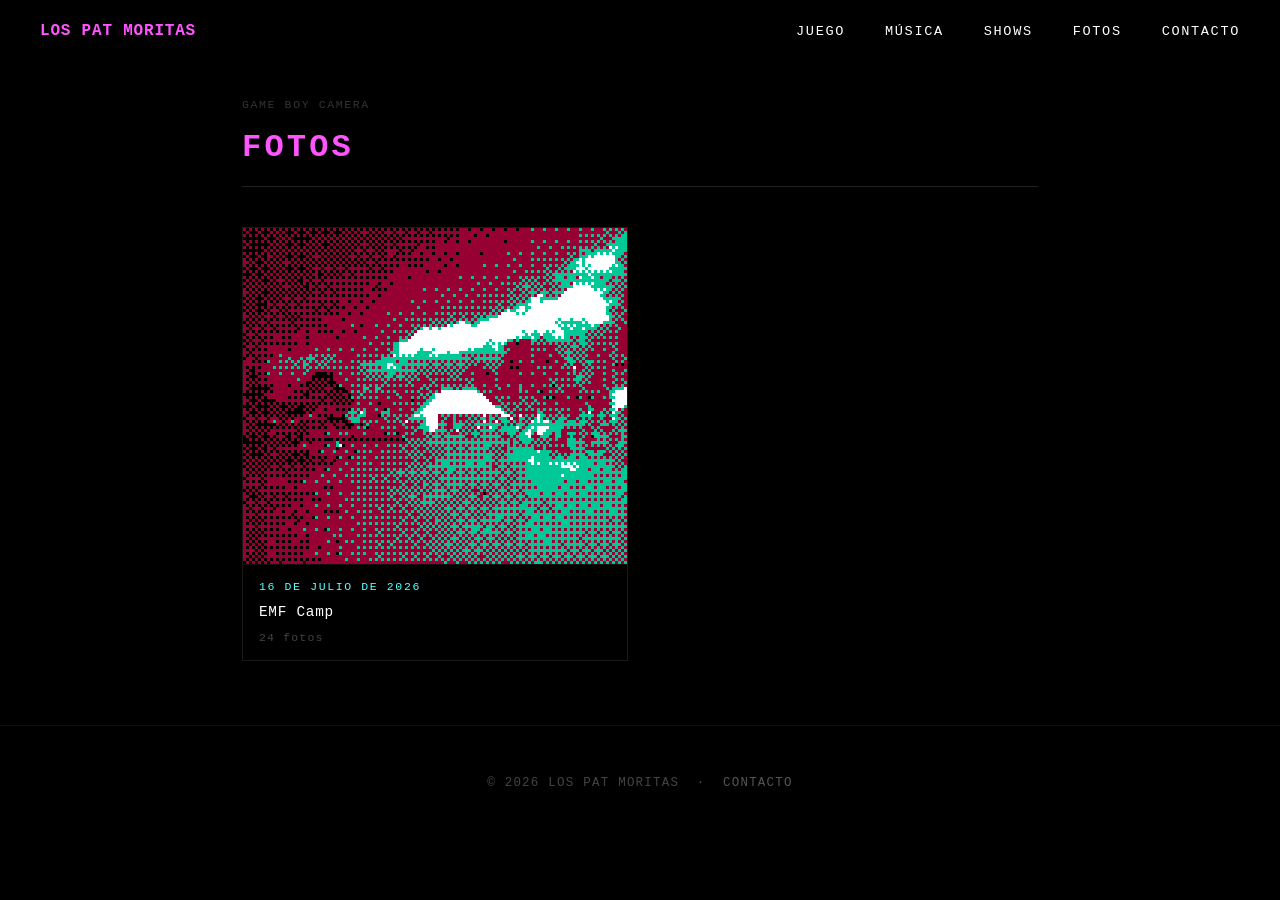
==== gbcamera/index.html @ fa5c4265 "Add GB Camera photo gallery — EMF Camp 2026" ====
<!DOCTYPE html>
<html lang="es">
<head>
  <meta charset="UTF-8">
  <meta name="viewport" content="width=device-width, initial-scale=1.0">
  <title>Fotos — Los Pat Moritas</title>
  <link rel="stylesheet" href="../css/style.css?v=2">
  <style>
    .gb-label { font-size:.72rem; color:#333; letter-spacing:.14em;
                 text-transform:uppercase; margin-bottom:.5rem; }
    .albums { display:grid;
               grid-template-columns:repeat(auto-fill,minmax(260px,1fr));
               gap:1.5rem; margin-top:2rem; }
    .album-card { display:block; text-decoration:none;
                   border:1px solid #1a1a1a; transition:border-color .2s; }
    .album-card:hover { border-color:var(--cyan); }
    .album-card img { width:100%; aspect-ratio:128/112; object-fit:cover;
                       display:block; image-rendering:pixelated; }
    .album-info { padding:.8rem 1rem; border-top:1px solid #111; }
    .album-date { font-size:.72rem; color:var(--cyan); letter-spacing:.14em;
                   text-transform:uppercase; margin-bottom:.3rem; }
    .album-title { font-size:.9rem; color:var(--white); letter-spacing:.05em; }
    .album-count { font-size:.72rem; color:#444; margin-top:.3rem;
                    letter-spacing:.1em; }
  </style>
</head>
<body>

  <nav>
    <a class="logo" href="../index.html">Los Pat Moritas</a>
    <ul>
      <li><a href="../juego.html">Juego</a></li>
      <li><a href="../musica.html">Música</a></li>
      <li><a href="../shows.html">Shows</a></li>
      <li><a href="../gbcamera/index.html">Fotos</a></li>
      <li><a href="../contacto.html">Contacto</a></li>
    </ul>
  </nav>

  <section class="page-section">
    <p class="gb-label">Game Boy Camera</p>
    <h2>Fotos</h2>
    <div class="albums">
      <a class="album-card" href="260716-emf-camp/index.html">
        <img src="260716-emf-camp/IMG_PC01.png" alt="EMF Camp">
        <div class="album-info">
          <p class="album-date">16 de julio de 2026</p>
          <p class="album-title">EMF Camp</p>
          <p class="album-count">24 fotos</p>
        </div>
      </a>
    </div>
  </section>

  <footer>
    <p>© 2026 Los Pat Moritas &nbsp;·&nbsp; <a href="../contacto.html">Contacto</a></p>
  </footer>

</body>
</html>
---- css/style.css ----
:root {
  --black:   #000000;
  --cyan:    #55FFFF;
  --magenta: #FF55FF;
  --white:   #FFFFFF;
}

*, *::before, *::after { box-sizing: border-box; margin: 0; padding: 0; }

html { scroll-behavior: smooth; }

body {
  background: var(--black);
  color: var(--white);
  font-family: 'Courier New', Courier, monospace;
  font-size: 16px;
  line-height: 1.6;
}

/* ── NAV ── */
nav {
  position: fixed;
  top: 0;
  left: 0;
  right: 0;
  z-index: 100;
  display: flex;
  justify-content: space-between;
  align-items: center;
  padding: 1.2rem 2.5rem;
  background: rgba(0,0,0,0.75);
  backdrop-filter: blur(6px);
}

nav .logo {
  font-size: 1rem;
  font-weight: bold;
  color: var(--magenta);
  text-decoration: none;
  letter-spacing: 0.05em;
  text-transform: uppercase;
}

nav ul {
  list-style: none;
  display: flex;
  gap: 2.5rem;
}

nav ul a {
  color: var(--white);
  text-decoration: none;
  font-size: 0.85rem;
  letter-spacing: 0.12em;
  text-transform: uppercase;
  transition: color 0.2s;
}

nav ul a:hover { color: var(--cyan); }

.lang-btn {
  background: none;
  border: 1px solid #444;
  color: #666;
  font-family: inherit;
  font-size: 0.78rem;
  letter-spacing: 0.12em;
  padding: 0.25rem 0.6rem;
  cursor: pointer;
  transition: border-color 0.2s, color 0.2s;
}

.lang-btn:hover {
  border-color: var(--cyan);
  color: var(--cyan);
}

.screenshots-title {
  font-size: 0.8rem;
  text-transform: uppercase;
  letter-spacing: 0.14em;
  color: #444;
  margin: 3rem 0 1rem;
}

/* ── HERO ── */
.hero {
  position: relative;
  width: 100%;
  height: 100vh;
  display: flex;
  align-items: flex-end;
  justify-content: flex-start;
  overflow: hidden;
  cursor: pointer;
  text-decoration: none;
}

.hero img {
  position: absolute;
  inset: 0;
  width: 100%;
  height: 100%;
  object-fit: cover;
  object-position: 10% center;
  display: block;
}

.hero-overlay {
  position: absolute;
  inset: 0;
  background: linear-gradient(to top, rgba(0,0,0,0.72) 0%, rgba(0,0,0,0.1) 55%, transparent 100%);
}

.hero-text {
  position: relative;
  z-index: 2;
  padding: 3rem 2.5rem;
}

.hero-text h1 {
  font-family: 'Fredoka One', cursive;
  font-size: clamp(2rem, 5vw, 4rem);
  font-weight: bold;
  color: var(--white);
  letter-spacing: 0.04em;
  text-transform: uppercase;
  line-height: 1.1;
  text-shadow: -3px -3px 0 #000, 3px -3px 0 #000, -3px 3px 0 #000, 3px 3px 0 #000, 0 -3px 0 #000, 0 3px 0 #000, -3px 0 0 #000, 3px 0 0 #000;
}

.hero-text p {
  margin-top: 0.5rem;
  font-size: 0.9rem;
  color: var(--cyan);
  letter-spacing: 0.18em;
  text-transform: uppercase;
  text-shadow: -1px -1px 0 #000, 1px -1px 0 #000, -1px 1px 0 #000, 1px 1px 0 #000;
}

.hero-cta {
  display: inline-block;
  margin-top: 2rem;
  padding: 1rem 2.4rem;
  background: var(--magenta);
  border: 2px solid var(--magenta);
  color: var(--black);
  font-family: 'Fredoka One', cursive;
  font-size: 1.4rem;
  font-weight: 900;
  letter-spacing: 0.18em;
  text-transform: uppercase;
  text-decoration: none;
  transition: background 0.2s, color 0.2s, transform 0.2s;
  animation: cta-pulse 2.4s ease-in-out infinite;
  text-shadow: -1px -1px 0 #fff, 1px -1px 0 #fff, -1px 1px 0 #fff, 1px 1px 0 #fff;
}

.hero-cta:hover {
  background: var(--cyan);
  border-color: var(--cyan);
  color: var(--black);
  transform: scale(1.05);
  animation: none;
}

@keyframes cta-pulse {
  0%, 100% { box-shadow: 0 0 0 0 rgba(255, 85, 255, 0.5); }
  50%       { box-shadow: 0 0 0 10px rgba(255, 85, 255, 0); }
}

/* ── PAGE SECTIONS ── */
.page-section {
  max-width: 860px;
  margin: 0 auto;
  padding: 6rem 2rem 4rem;
}

.page-section h2 {
  font-size: clamp(1.4rem, 3vw, 2rem);
  text-transform: uppercase;
  letter-spacing: 0.1em;
  color: var(--magenta);
  margin-bottom: 2.5rem;
  border-bottom: 1px solid #222;
  padding-bottom: 0.8rem;
}

/* ── GAME PAGE ── */
.game-gif {
  width: 100%;
  max-width: 512px;
  display: block;
  margin: 0 auto 2.5rem;
  image-rendering: pixelated;
  border: 2px solid #222;
}

.game-screenshots {
  display: grid;
  grid-template-columns: repeat(auto-fill, minmax(160px, 1fr));
  grid-auto-rows: 240px;
  gap: 0.75rem;
  margin: 2.5rem 0;
}

.game-screenshots img {
  width: 100%;
  height: 240px;
  object-fit: cover;
  display: block;
  border: 1px solid #222;
  transition: border-color 0.2s;
}

.game-screenshots img:hover { border-color: var(--cyan); }

.game-screenshots--wide {
  grid-template-columns: repeat(auto-fill, minmax(240px, 1fr));
  grid-auto-rows: 176px;
}

.game-screenshots--wide img {
  height: 176px;
}

.game-description {
  font-size: 1rem;
  line-height: 1.8;
  color: #ccc;
  margin-bottom: 2rem;
}

.buy-btn {
  display: inline-block;
  padding: 0.9rem 2.2rem;
  background: var(--magenta);
  color: var(--black);
  font-family: inherit;
  font-size: 0.9rem;
  font-weight: bold;
  letter-spacing: 0.16em;
  text-transform: uppercase;
  text-decoration: none;
  transition: background 0.2s, color 0.2s;
}

.buy-btn:hover {
  background: var(--cyan);
  color: var(--black);
}

/* ── MUSIC PAGE ── */
.music-links {
  display: flex;
  flex-wrap: wrap;
  gap: 1rem;
  margin-top: 1.5rem;
}

.music-links a {
  padding: 0.6rem 1.4rem;
  border: 1px solid var(--cyan);
  color: var(--cyan);
  font-family: inherit;
  font-size: 0.82rem;
  letter-spacing: 0.14em;
  text-transform: uppercase;
  text-decoration: none;
  transition: background 0.2s, color 0.2s;
}

.music-links a:hover {
  background: var(--cyan);
  color: var(--black);
}

/* ── SHOWS PAGE ── */
.shows-list {
  list-style: none;
  margin-top: 1rem;
}

.shows-list li {
  display: grid;
  grid-template-columns: 6rem 1fr auto;
  gap: 1.5rem;
  align-items: baseline;
  padding: 1.2rem 0;
  border-bottom: 1px solid #1a1a1a;
  font-size: 0.9rem;
}

.shows-list .date { color: var(--cyan); letter-spacing: 0.08em; }
.shows-list .venue { color: var(--white); text-decoration: none; }
.shows-list .venue:hover { color: var(--cyan); }
.shows-list .city { color: #666; font-size: 0.8rem; }

/* ── FOOTER ── */
footer {
  padding: 3rem 2.5rem;
  border-top: 1px solid #111;
  text-align: center;
  font-size: 0.78rem;
  color: #444;
  letter-spacing: 0.1em;
  text-transform: uppercase;
}

footer a { color: #555; text-decoration: none; }
footer a:hover { color: var(--magenta); }
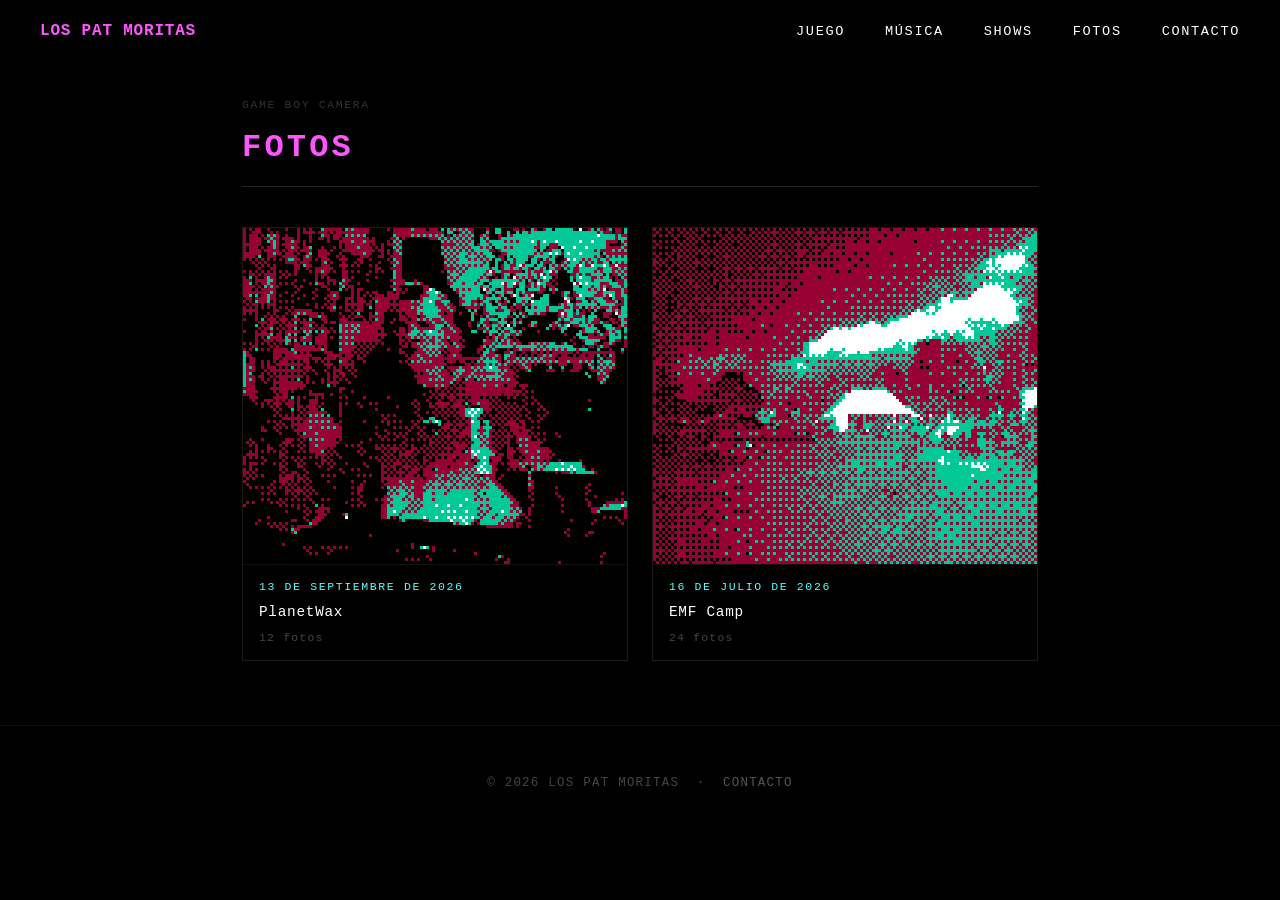
==== commit b7dde915: "Add GB Camera album: PlanetWax (13 sep 2026) Co-Authored-By: Claude Sonnet 4.6 <noreply@anthropic.co" ====
--- a/gbcamera/index.html
+++ b/gbcamera/index.html
@@ -41,6 +41,14 @@
     <p class="gb-label">Game Boy Camera</p>
     <h2>Fotos</h2>
     <div class="albums">
+      <a class="album-card" href="260913-planetwax/index.html">
+        <img src="260913-planetwax/IMG_PC02.png" alt="PlanetWax">
+        <div class="album-info">
+          <p class="album-date">13 de septiembre de 2026</p>
+          <p class="album-title">PlanetWax</p>
+          <p class="album-count">12 fotos</p>
+        </div>
+      </a>
       <a class="album-card" href="260716-emf-camp/index.html">
         <img src="260716-emf-camp/IMG_PC01.png" alt="EMF Camp">
         <div class="album-info">
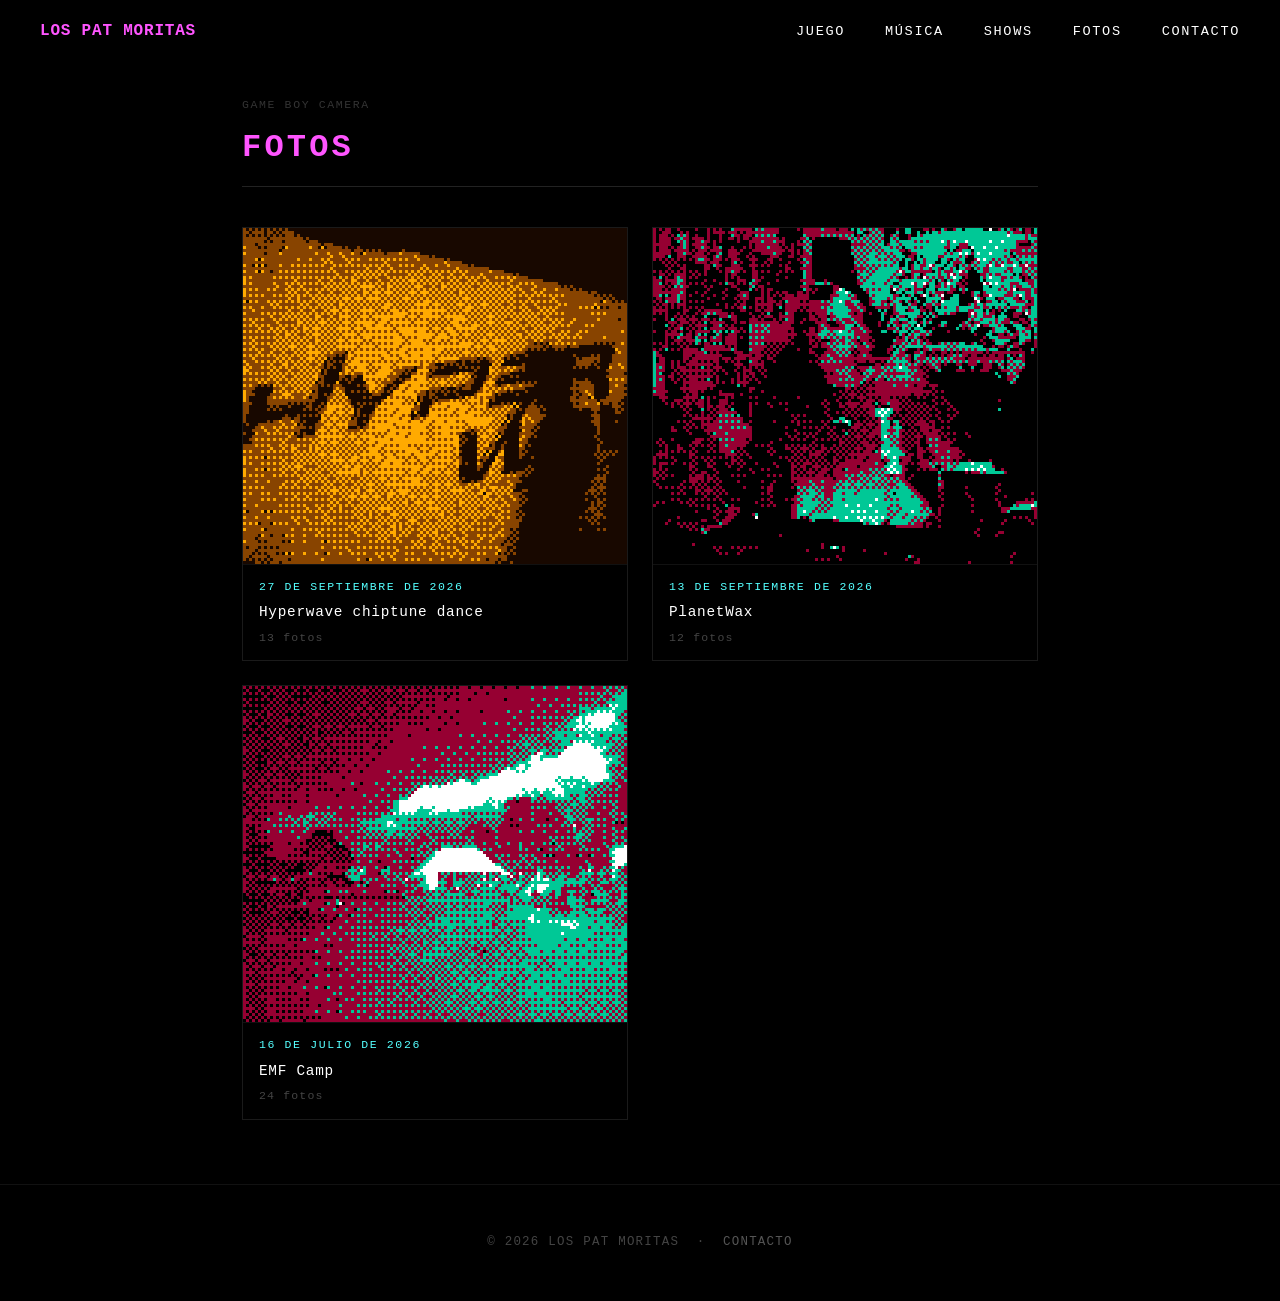
==== commit 361c2041: "Add GB Camera album: Hyperwave chiptune dance (27 sep 2026) Co-Authored-By: Claude Sonnet 4.6 <norep" ====
--- a/gbcamera/index.html
+++ b/gbcamera/index.html
@@ -41,6 +41,14 @@
     <p class="gb-label">Game Boy Camera</p>
     <h2>Fotos</h2>
     <div class="albums">
+      <a class="album-card" href="260927-hyperwave-chiptune-dance/index.html">
+        <img src="260927-hyperwave-chiptune-dance/IMG_PC00.png" alt="Hyperwave chiptune dance">
+        <div class="album-info">
+          <p class="album-date">27 de septiembre de 2026</p>
+          <p class="album-title">Hyperwave chiptune dance</p>
+          <p class="album-count">13 fotos</p>
+        </div>
+      </a>
       <a class="album-card" href="260913-planetwax/index.html">
         <img src="260913-planetwax/IMG_PC02.png" alt="PlanetWax">
         <div class="album-info">
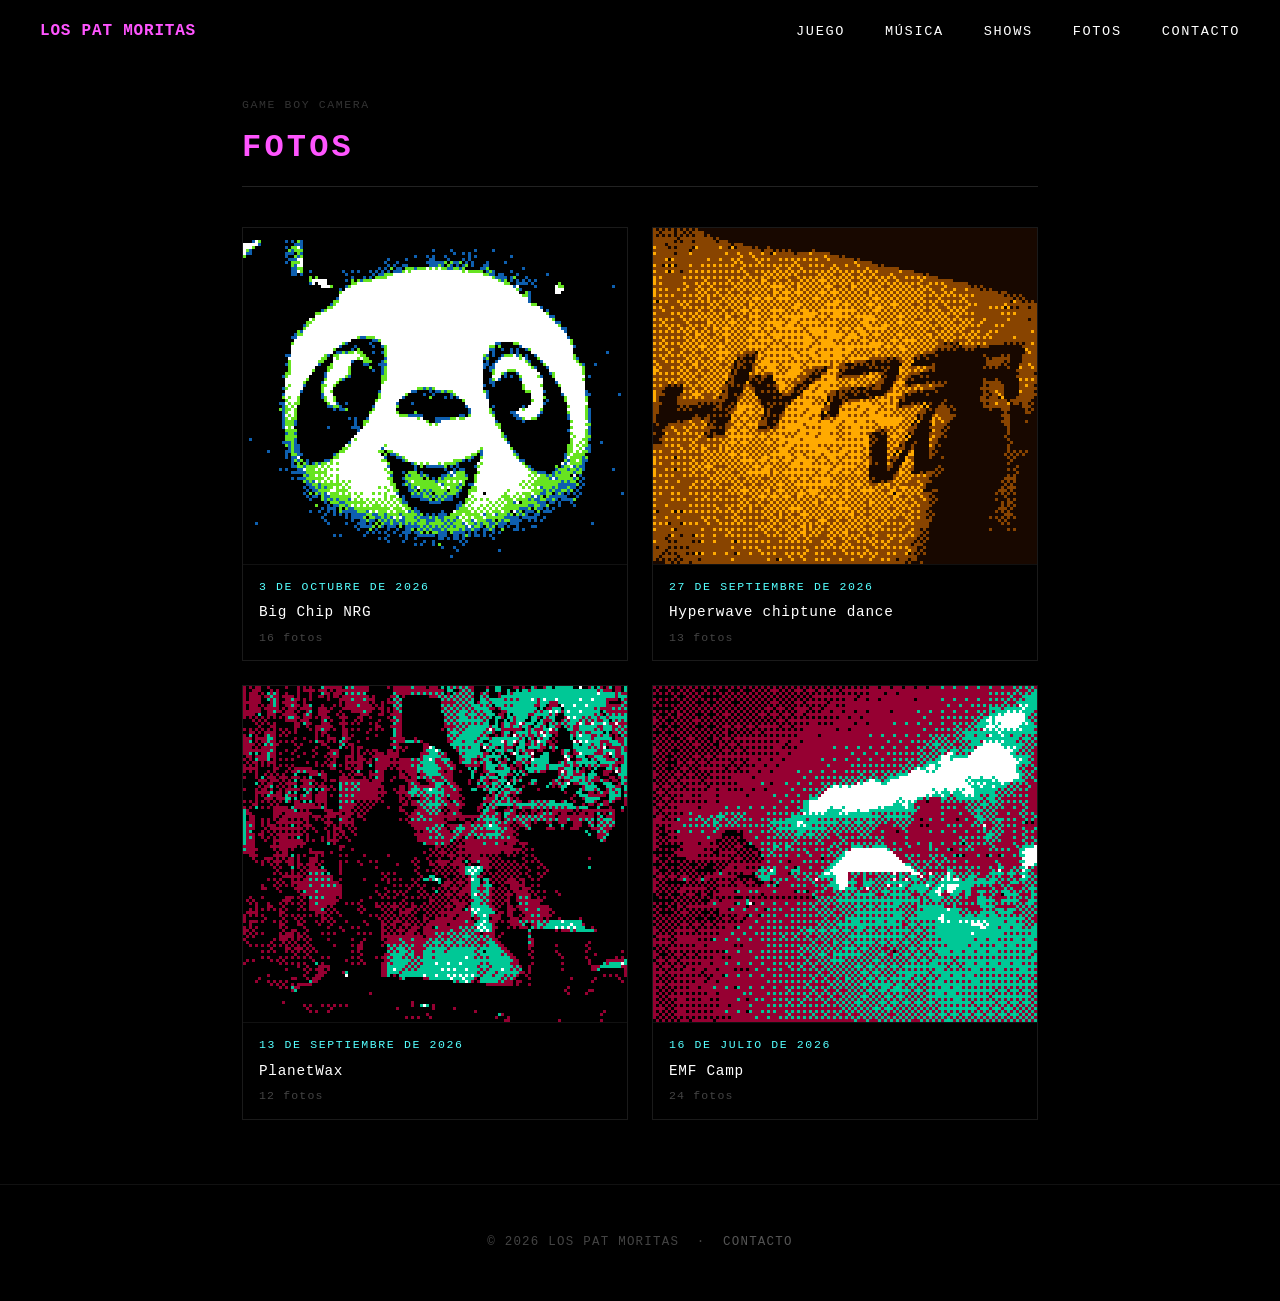
==== commit 0a2e0aff: "Replace Shows nav with GB Camera, add Big Chip NRG album Co-Authored-By: Claude Sonnet 4.6 <noreply@" ====
--- a/gbcamera/index.html
+++ b/gbcamera/index.html
@@ -41,6 +41,14 @@
     <p class="gb-label">Game Boy Camera</p>
     <h2>Fotos</h2>
     <div class="albums">
+      <a class="album-card" href="261003-big-chip-nrg/index.html">
+        <img src="261003-big-chip-nrg/IMG_PC01.png" alt="Big Chip NRG">
+        <div class="album-info">
+          <p class="album-date">3 de octubre de 2026</p>
+          <p class="album-title">Big Chip NRG</p>
+          <p class="album-count">16 fotos</p>
+        </div>
+      </a>
       <a class="album-card" href="260927-hyperwave-chiptune-dance/index.html">
         <img src="260927-hyperwave-chiptune-dance/IMG_PC00.png" alt="Hyperwave chiptune dance">
         <div class="album-info">
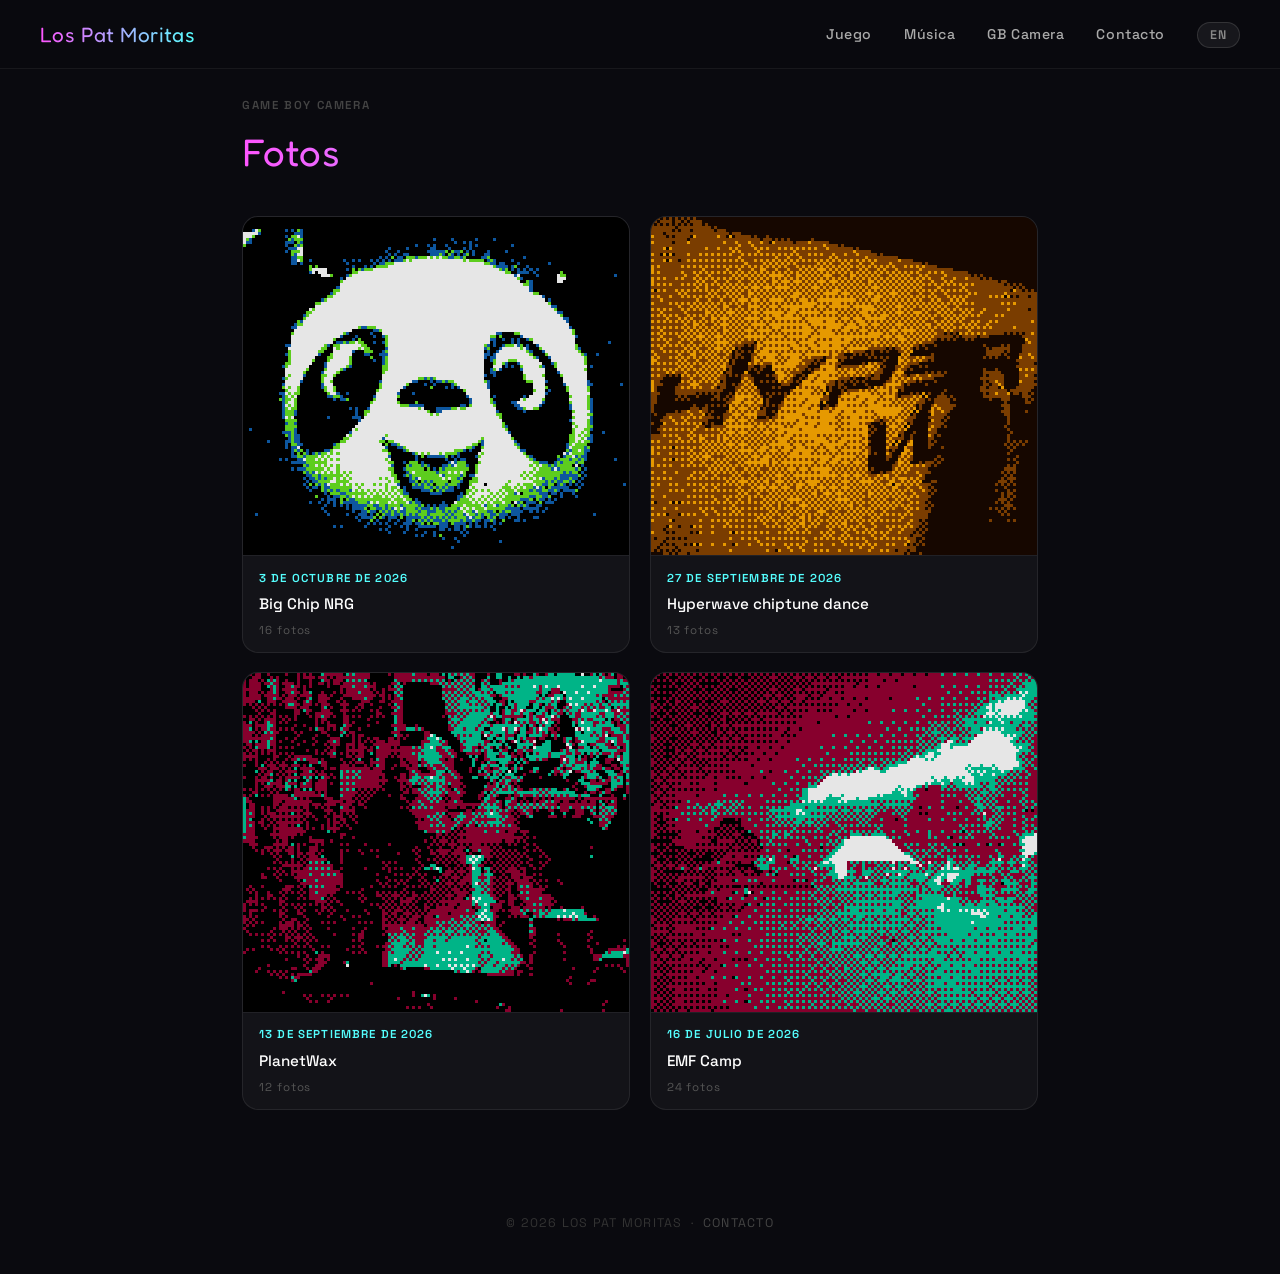
==== commit 6026fda7: "Redesign: Space Grotesk, gradient nav, rounded cards across all pages Co-Authored-By: Claude Sonnet " ====
--- a/gbcamera/index.html
+++ b/gbcamera/index.html
@@ -4,24 +4,30 @@
   <meta charset="UTF-8">
   <meta name="viewport" content="width=device-width, initial-scale=1.0">
   <title>Fotos — Los Pat Moritas</title>
-  <link rel="stylesheet" href="../css/style.css?v=2">
+  <link rel="preconnect" href="https://fonts.googleapis.com">
+  <link href="https://fonts.googleapis.com/css2?family=Fredoka+One&family=Space+Grotesk:wght@400;500;700&display=swap" rel="stylesheet">
+  <link rel="stylesheet" href="../css/style.css?v=3">
   <style>
-    .gb-label { font-size:.72rem; color:#333; letter-spacing:.14em;
-                 text-transform:uppercase; margin-bottom:.5rem; }
+    .gb-label { font-size:.72rem; color:#444; letter-spacing:.14em;
+                 text-transform:uppercase; margin-bottom:.5rem; font-weight:600; }
     .albums { display:grid;
                grid-template-columns:repeat(auto-fill,minmax(260px,1fr));
-               gap:1.5rem; margin-top:2rem; }
-    .album-card { display:block; text-decoration:none;
-                   border:1px solid #1a1a1a; transition:border-color .2s; }
-    .album-card:hover { border-color:var(--cyan); }
+               gap:1.2rem; margin-top:2rem; }
+    .album-card { display:block; text-decoration:none; border-radius:16px;
+                   overflow:hidden; border:1px solid rgba(255,255,255,0.08);
+                   background:rgba(255,255,255,0.04);
+                   transition:border-color .2s, transform .15s, box-shadow .2s; }
+    .album-card:hover { border-color:var(--cyan); transform:translateY(-2px);
+                         box-shadow:0 8px 24px -12px rgba(85,255,255,0.4); }
     .album-card img { width:100%; aspect-ratio:128/112; object-fit:cover;
-                       display:block; image-rendering:pixelated; }
-    .album-info { padding:.8rem 1rem; border-top:1px solid #111; }
-    .album-date { font-size:.72rem; color:var(--cyan); letter-spacing:.14em;
-                   text-transform:uppercase; margin-bottom:.3rem; }
-    .album-title { font-size:.9rem; color:var(--white); letter-spacing:.05em; }
-    .album-count { font-size:.72rem; color:#444; margin-top:.3rem;
-                    letter-spacing:.1em; }
+                       display:block; image-rendering:pixelated;
+                       filter:brightness(0.9); transition:filter .2s; }
+    .album-card:hover img { filter:brightness(1.05); }
+    .album-info { padding:.8rem 1rem; border-top:1px solid rgba(255,255,255,0.06); }
+    .album-date { font-size:.72rem; color:var(--cyan); letter-spacing:.1em;
+                   text-transform:uppercase; margin-bottom:.3rem; font-weight:600; }
+    .album-title { font-size:.95rem; color:var(--white); font-weight:500; }
+    .album-count { font-size:.72rem; color:#555; margin-top:.3rem; letter-spacing:.08em; }
   </style>
 </head>
 <body>
@@ -29,11 +35,11 @@
   <nav>
     <a class="logo" href="../index.html">Los Pat Moritas</a>
     <ul>
-      <li><a href="../juego.html">Juego</a></li>
-      <li><a href="../musica.html">Música</a></li>
-      <li><a href="../shows.html">Shows</a></li>
-      <li><a href="../gbcamera/index.html">Fotos</a></li>
-      <li><a href="../contacto.html">Contacto</a></li>
+      <li><a href="../juego.html" data-i18n="nav.game">Juego</a></li>
+      <li><a href="../musica.html" data-i18n="nav.music">Música</a></li>
+      <li><a href="../gbcamera/index.html" data-i18n="nav.gbcamera">GB Camera</a></li>
+      <li><a href="../contacto.html" data-i18n="nav.contact">Contacto</a></li>
+      <li><button id="lang-toggle" class="lang-btn">EN</button></li>
     </ul>
   </nav>
 
--- a/css/style.css
+++ b/css/style.css
@@ -1,5 +1,5 @@
 :root {
-  --black:   #000000;
+  --black:   #0a0a0f;
   --cyan:    #55FFFF;
   --magenta: #FF55FF;
   --white:   #FFFFFF;
@@ -12,7 +12,7 @@
 body {
   background: var(--black);
   color: var(--white);
-  font-family: 'Courier New', Courier, monospace;
+  font-family: 'Space Grotesk', system-ui, sans-serif;
   font-size: 16px;
   line-height: 1.6;
 }
@@ -27,45 +27,51 @@
   display: flex;
   justify-content: space-between;
   align-items: center;
-  padding: 1.2rem 2.5rem;
-  background: rgba(0,0,0,0.75);
-  backdrop-filter: blur(6px);
+  padding: 1.1rem 2.5rem;
+  background: rgba(10, 10, 15, 0.85);
+  backdrop-filter: blur(12px);
+  border-bottom: 1px solid rgba(255, 255, 255, 0.06);
 }
 
 nav .logo {
-  font-size: 1rem;
-  font-weight: bold;
-  color: var(--magenta);
-  text-decoration: none;
-  letter-spacing: 0.05em;
-  text-transform: uppercase;
+  font-family: 'Fredoka One', cursive;
+  font-size: 1.3rem;
+  font-weight: normal;
+  background: linear-gradient(90deg, var(--magenta), var(--cyan));
+  -webkit-background-clip: text;
+  background-clip: text;
+  color: transparent;
+  text-decoration: none;
+  letter-spacing: 0.02em;
 }
 
 nav ul {
   list-style: none;
   display: flex;
-  gap: 2.5rem;
+  gap: 2rem;
 }
 
 nav ul a {
-  color: var(--white);
-  text-decoration: none;
-  font-size: 0.85rem;
-  letter-spacing: 0.12em;
-  text-transform: uppercase;
+  color: #aaa;
+  text-decoration: none;
+  font-size: 0.88rem;
+  font-weight: 500;
+  letter-spacing: 0.04em;
   transition: color 0.2s;
 }
 
 nav ul a:hover { color: var(--cyan); }
 
 .lang-btn {
-  background: none;
-  border: 1px solid #444;
-  color: #666;
+  background: rgba(255, 255, 255, 0.06);
+  border: 1px solid rgba(255, 255, 255, 0.12);
+  border-radius: 999px;
+  color: #888;
   font-family: inherit;
   font-size: 0.78rem;
-  letter-spacing: 0.12em;
-  padding: 0.25rem 0.6rem;
+  font-weight: 600;
+  letter-spacing: 0.08em;
+  padding: 0.25rem 0.75rem;
   cursor: pointer;
   transition: border-color 0.2s, color 0.2s;
 }
@@ -73,14 +79,6 @@
 .lang-btn:hover {
   border-color: var(--cyan);
   color: var(--cyan);
-}
-
-.screenshots-title {
-  font-size: 0.8rem;
-  text-transform: uppercase;
-  letter-spacing: 0.14em;
-  color: #444;
-  margin: 3rem 0 1rem;
 }
 
 /* ── HERO ── */
@@ -109,7 +107,12 @@
 .hero-overlay {
   position: absolute;
   inset: 0;
-  background: linear-gradient(to top, rgba(0,0,0,0.72) 0%, rgba(0,0,0,0.1) 55%, transparent 100%);
+  background: linear-gradient(
+    to top,
+    rgba(10, 10, 15, 0.92) 0%,
+    rgba(10, 10, 15, 0.4) 50%,
+    rgba(10, 10, 15, 0.1) 100%
+  );
 }
 
 .hero-text {
@@ -120,53 +123,53 @@
 
 .hero-text h1 {
   font-family: 'Fredoka One', cursive;
-  font-size: clamp(2rem, 5vw, 4rem);
-  font-weight: bold;
-  color: var(--white);
-  letter-spacing: 0.04em;
-  text-transform: uppercase;
-  line-height: 1.1;
-  text-shadow: -3px -3px 0 #000, 3px -3px 0 #000, -3px 3px 0 #000, 3px 3px 0 #000, 0 -3px 0 #000, 0 3px 0 #000, -3px 0 0 #000, 3px 0 0 #000;
+  font-size: clamp(2.4rem, 5vw, 4.5rem);
+  font-weight: normal;
+  background: linear-gradient(90deg, var(--magenta) 20%, var(--cyan) 100%);
+  -webkit-background-clip: text;
+  background-clip: text;
+  color: transparent;
+  letter-spacing: 0.02em;
+  line-height: 1.05;
+  filter: drop-shadow(0 0 32px rgba(255, 85, 255, 0.3));
 }
 
 .hero-text p {
-  margin-top: 0.5rem;
-  font-size: 0.9rem;
-  color: var(--cyan);
-  letter-spacing: 0.18em;
-  text-transform: uppercase;
-  text-shadow: -1px -1px 0 #000, 1px -1px 0 #000, -1px 1px 0 #000, 1px 1px 0 #000;
+  margin-top: 0.6rem;
+  font-size: 0.95rem;
+  font-weight: 500;
+  color: #9a9aa8;
+  letter-spacing: 0.1em;
+  text-transform: uppercase;
 }
 
 .hero-cta {
   display: inline-block;
   margin-top: 2rem;
-  padding: 1rem 2.4rem;
+  padding: 0.9rem 2.2rem;
+  border-radius: 999px;
   background: var(--magenta);
-  border: 2px solid var(--magenta);
   color: var(--black);
   font-family: 'Fredoka One', cursive;
-  font-size: 1.4rem;
-  font-weight: 900;
-  letter-spacing: 0.18em;
-  text-transform: uppercase;
-  text-decoration: none;
-  transition: background 0.2s, color 0.2s, transform 0.2s;
+  font-size: 1.2rem;
+  font-weight: normal;
+  letter-spacing: 0.06em;
+  text-transform: uppercase;
+  text-decoration: none;
+  transition: background 0.2s, box-shadow 0.2s, transform 0.15s;
   animation: cta-pulse 2.4s ease-in-out infinite;
-  text-shadow: -1px -1px 0 #fff, 1px -1px 0 #fff, -1px 1px 0 #fff, 1px 1px 0 #fff;
 }
 
 .hero-cta:hover {
   background: var(--cyan);
-  border-color: var(--cyan);
-  color: var(--black);
-  transform: scale(1.05);
+  transform: translateY(-2px);
+  box-shadow: 0 8px 28px -8px rgba(85, 255, 255, 0.7);
   animation: none;
 }
 
 @keyframes cta-pulse {
   0%, 100% { box-shadow: 0 0 0 0 rgba(255, 85, 255, 0.5); }
-  50%       { box-shadow: 0 0 0 10px rgba(255, 85, 255, 0); }
+  50%       { box-shadow: 0 0 0 12px rgba(255, 85, 255, 0); }
 }
 
 /* ── PAGE SECTIONS ── */
@@ -177,31 +180,35 @@
 }
 
 .page-section h2 {
-  font-size: clamp(1.4rem, 3vw, 2rem);
-  text-transform: uppercase;
-  letter-spacing: 0.1em;
-  color: var(--magenta);
-  margin-bottom: 2.5rem;
-  border-bottom: 1px solid #222;
-  padding-bottom: 0.8rem;
+  font-family: 'Fredoka One', cursive;
+  font-size: clamp(1.8rem, 3vw, 2.6rem);
+  font-weight: normal;
+  background: linear-gradient(90deg, var(--magenta), var(--cyan));
+  -webkit-background-clip: text;
+  background-clip: text;
+  color: transparent;
+  margin-bottom: 2rem;
+  letter-spacing: 0.02em;
 }
 
 /* ── GAME PAGE ── */
-.game-gif {
-  width: 100%;
-  max-width: 512px;
-  display: block;
-  margin: 0 auto 2.5rem;
-  image-rendering: pixelated;
-  border: 2px solid #222;
+.screenshots-title {
+  font-size: 0.72rem;
+  text-transform: uppercase;
+  letter-spacing: 0.16em;
+  color: #444;
+  margin: 3rem 0 1rem;
+  font-weight: 600;
 }
 
 .game-screenshots {
   display: grid;
   grid-template-columns: repeat(auto-fill, minmax(160px, 1fr));
   grid-auto-rows: 240px;
-  gap: 0.75rem;
-  margin: 2.5rem 0;
+  gap: 0.5rem;
+  margin: 1.5rem 0;
+  border-radius: 16px;
+  overflow: hidden;
 }
 
 .game-screenshots img {
@@ -209,103 +216,152 @@
   height: 240px;
   object-fit: cover;
   display: block;
-  border: 1px solid #222;
-  transition: border-color 0.2s;
-}
-
-.game-screenshots img:hover { border-color: var(--cyan); }
+  filter: brightness(0.88);
+  transition: transform 0.2s, filter 0.2s;
+}
+
+.game-screenshots img:hover {
+  transform: scale(1.04);
+  filter: brightness(1.05);
+  position: relative;
+  z-index: 1;
+}
 
 .game-screenshots--wide {
   grid-template-columns: repeat(auto-fill, minmax(240px, 1fr));
   grid-auto-rows: 176px;
 }
 
-.game-screenshots--wide img {
-  height: 176px;
-}
+.game-screenshots--wide img { height: 176px; }
 
 .game-description {
   font-size: 1rem;
   line-height: 1.8;
-  color: #ccc;
-  margin-bottom: 2rem;
+  color: #9a9aa8;
+  margin-bottom: 1.2rem;
 }
 
 .buy-btn {
   display: inline-block;
-  padding: 0.9rem 2.2rem;
+  padding: 0.85rem 2rem;
+  border-radius: 999px;
   background: var(--magenta);
   color: var(--black);
   font-family: inherit;
   font-size: 0.9rem;
-  font-weight: bold;
-  letter-spacing: 0.16em;
-  text-transform: uppercase;
-  text-decoration: none;
-  transition: background 0.2s, color 0.2s;
+  font-weight: 700;
+  letter-spacing: 0.1em;
+  text-transform: uppercase;
+  text-decoration: none;
+  margin-bottom: 1rem;
+  transition: background 0.2s, transform 0.15s, box-shadow 0.2s;
 }
 
 .buy-btn:hover {
   background: var(--cyan);
-  color: var(--black);
+  transform: translateY(-2px);
+  box-shadow: 0 8px 24px -8px rgba(85, 255, 255, 0.6);
 }
 
 /* ── MUSIC PAGE ── */
 .music-links {
   display: flex;
-  flex-wrap: wrap;
-  gap: 1rem;
+  flex-direction: column;
+  gap: 0.55rem;
   margin-top: 1.5rem;
 }
 
 .music-links a {
-  padding: 0.6rem 1.4rem;
-  border: 1px solid var(--cyan);
+  display: flex;
+  align-items: center;
+  padding: 0.95rem 1.2rem;
+  border-radius: 16px;
+  background: rgba(255, 255, 255, 0.05);
+  border: 1px solid rgba(255, 255, 255, 0.08);
+  color: var(--white);
+  font-size: 1rem;
+  font-weight: 500;
+  text-decoration: none;
+  transition: transform 0.15s, border-color 0.2s, background 0.2s, box-shadow 0.2s;
+}
+
+.music-links a::after {
+  content: '→';
+  margin-left: auto;
+  color: #555;
+  transition: color 0.2s, transform 0.2s;
+}
+
+.music-links a:hover {
+  transform: translateY(-2px);
+  border-color: var(--cyan);
+  background: rgba(85, 255, 255, 0.08);
+  box-shadow: 0 8px 24px -12px rgba(85, 255, 255, 0.6);
+}
+
+.music-links a:hover::after {
   color: var(--cyan);
-  font-family: inherit;
-  font-size: 0.82rem;
-  letter-spacing: 0.14em;
-  text-transform: uppercase;
-  text-decoration: none;
-  transition: background 0.2s, color 0.2s;
-}
-
-.music-links a:hover {
-  background: var(--cyan);
-  color: var(--black);
+  transform: translateX(3px);
 }
 
 /* ── SHOWS PAGE ── */
 .shows-list {
   list-style: none;
+  display: flex;
+  flex-direction: column;
+  gap: 0.5rem;
   margin-top: 1rem;
 }
 
 .shows-list li {
-  display: grid;
-  grid-template-columns: 6rem 1fr auto;
+  display: flex;
+  align-items: center;
   gap: 1.5rem;
-  align-items: baseline;
-  padding: 1.2rem 0;
-  border-bottom: 1px solid #1a1a1a;
+  padding: 1rem 1.2rem;
+  border-radius: 14px;
+  background: rgba(255, 255, 255, 0.04);
+  border: 1px solid rgba(255, 255, 255, 0.07);
   font-size: 0.9rem;
-}
-
-.shows-list .date { color: var(--cyan); letter-spacing: 0.08em; }
-.shows-list .venue { color: var(--white); text-decoration: none; }
+  transition: border-color 0.2s, background 0.2s;
+}
+
+.shows-list li:hover {
+  border-color: rgba(85, 255, 255, 0.3);
+  background: rgba(85, 255, 255, 0.05);
+}
+
+.shows-list .date {
+  font-weight: 700;
+  color: var(--cyan);
+  letter-spacing: 0.06em;
+  min-width: 5rem;
+  font-size: 0.82rem;
+}
+
+.shows-list .venue {
+  color: var(--white);
+  text-decoration: none;
+  font-weight: 500;
+  transition: color 0.2s;
+}
+
 .shows-list .venue:hover { color: var(--cyan); }
-.shows-list .city { color: #666; font-size: 0.8rem; }
+
+.shows-list .city {
+  margin-left: auto;
+  color: #555;
+  font-size: 0.8rem;
+}
 
 /* ── FOOTER ── */
 footer {
-  padding: 3rem 2.5rem;
-  border-top: 1px solid #111;
+  padding: 2.5rem 2.5rem;
   text-align: center;
   font-size: 0.78rem;
-  color: #444;
+  color: #333;
   letter-spacing: 0.1em;
   text-transform: uppercase;
 }
 
-footer a { color: #555; text-decoration: none; }
+footer a { color: #444; text-decoration: none; }
 footer a:hover { color: var(--magenta); }
